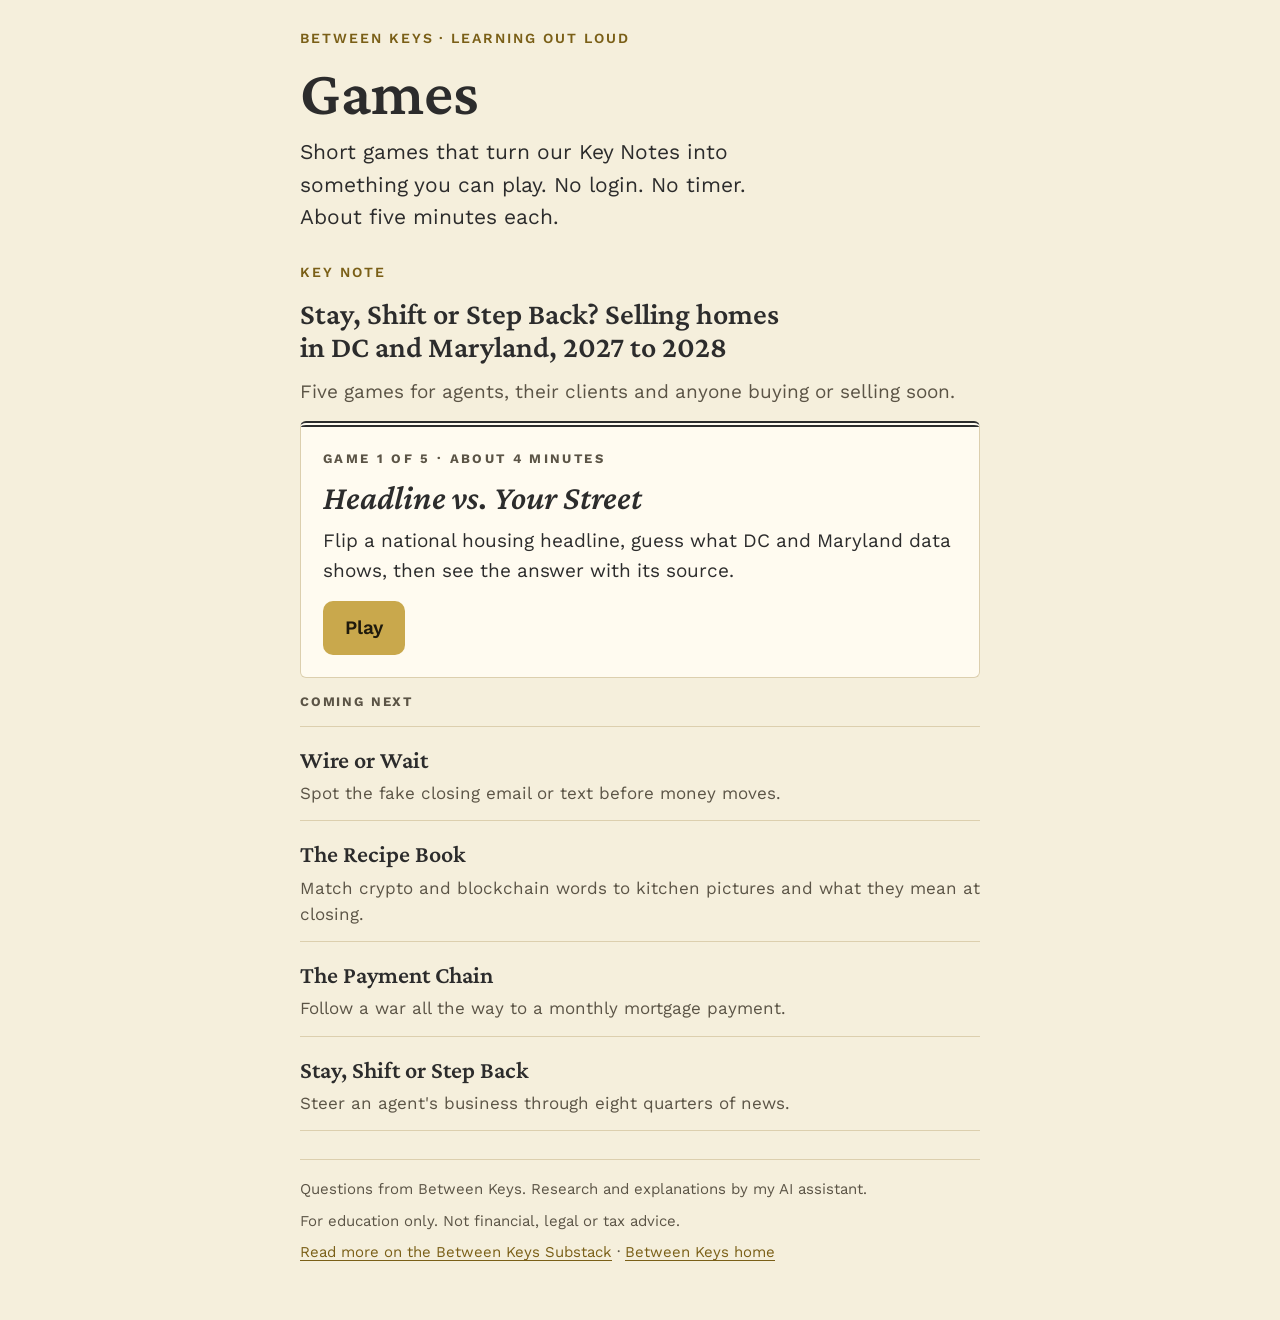
==== games/index.html @ c64c779b "Add games page and Headline vs. Your Street Co-Authored-By: Claude Opus 5.5 <noreply@anthropic.com> " ====
<!doctype html>
<html lang="en">
<head>
<meta charset="utf-8">
<meta name="viewport" content="width=device-width, initial-scale=1, viewport-fit=cover">
<title>Games | Learn by Playing | Between Keys</title>
<meta name="description" content="Short, free games that turn Between Keys Key Notes into something you can play. No login, no timer, about five minutes each. Built for DC and Maryland.">
<link rel="canonical" href="https://betweenkeys.org/games/">
<link rel="icon" type="image/png" href="assets/favicon.png">
<link rel="apple-touch-icon" href="assets/apple-touch-icon.png">
<meta name="theme-color" content="#2C2C2C">
<meta property="og:type" content="website">
<meta property="og:site_name" content="Between Keys">
<meta property="og:title" content="Between Keys Games">
<meta property="og:description" content="Short, free games that turn Between Keys Key Notes into something you can play. No login, no timer.">
<meta property="og:url" content="https://betweenkeys.org/games/">
<meta property="og:image" content="https://betweenkeys.org/games/headline-vs-street/social.png">
<meta name="twitter:card" content="summary_large_image">
<link rel="preconnect" href="https://fonts.googleapis.com">
<link rel="preconnect" href="https://fonts.gstatic.com" crossorigin>
<link rel="stylesheet" href="https://fonts.googleapis.com/css2?family=Crimson+Pro:ital,wght@0,600;0,700;1,600&family=Work+Sans:wght@400;500;600&display=swap">
<style>
/* Games hub: one column. Live games are cards you can tap; coming games are a quiet list. */
:root {
  --paper: #F5EFDC; --card: #FFFBF0; --ink: #2C2C2C; --muted: #5B5446; --rule: #DCCFAE;
  --gold: #C9A84C; --gold-ink: #7A5F17; --on-gold: #1F1A0C;
  --display: 'Crimson Pro', Georgia, 'Times New Roman', serif;
  --body: 'Work Sans', Arial, Helvetica, sans-serif;
  padding-top: env(safe-area-inset-top, 0px); padding-bottom: env(safe-area-inset-bottom, 0px);
}
@media (prefers-color-scheme: dark) { :root {
  --paper: #1E1C19; --card: #2A2723; --ink: #F5EFDC; --muted: #BDB39C; --rule: #45403A; --gold-ink: #DDBF6C; color-scheme: dark; } }
* { box-sizing: border-box; }
html { -webkit-text-size-adjust: 100%; }
body { margin: 0; background: var(--paper); color: var(--ink); font-family: var(--body); font-size: 19px; line-height: 1.55;
  padding-left: max(16px, env(safe-area-inset-left, 0px)); padding-right: max(16px, env(safe-area-inset-right, 0px)); padding-block: 28px 56px; }
.wrap { max-width: 680px; margin: 0 auto; display: flex; flex-direction: column; gap: 28px; }
h1, h2, h3 { font-family: var(--display); font-weight: 600; line-height: 1.1; margin: 0; text-wrap: balance; }
p { margin: 0; }
a { color: var(--gold-ink); text-underline-offset: 3px; }
:focus-visible { outline: 3px solid var(--gold); outline-offset: 3px; }
.kicker { font-size: 14px; font-weight: 600; letter-spacing: .14em; text-transform: uppercase; color: var(--gold-ink); }
header { display: flex; flex-direction: column; gap: 8px; }
header h1 { font-size: clamp(44px, 11vw, 64px); }
header p.lede { font-size: 21px; max-width: 36ch; }
section { display: flex; flex-direction: column; gap: 14px; }
section h2 { font-size: 30px; }
section > p { color: var(--muted); }
.game { display: flex; flex-direction: column; gap: 10px; background: var(--card); border: 1px solid var(--rule); border-top: 6px double var(--ink);
  border-radius: 6px; padding: 22px; text-decoration: none; color: var(--ink); }
.game:hover { border-color: var(--gold); }
.game .num { font-size: 13px; font-weight: 700; letter-spacing: .18em; text-transform: uppercase; color: var(--muted); }
.game h3 { font-size: 34px; font-style: italic; }
.game .play { align-self: flex-start; margin-top: 6px; background: var(--gold); color: var(--on-gold); font-weight: 600; border-radius: 10px; padding: 12px 22px; min-height: 52px; display: inline-flex; align-items: center; }
.soon { list-style: none; margin: 0; padding: 0; display: flex; flex-direction: column; }
.soon li { padding: 14px 0; border-top: 1px solid var(--rule); display: flex; flex-direction: column; gap: 2px; }
.soon li:last-child { border-bottom: 1px solid var(--rule); }
.soon b { font-family: var(--display); font-size: 24px; font-weight: 600; }
.soon span { color: var(--muted); font-size: 17px; }
.tag { font-size: 13px; font-weight: 700; letter-spacing: .14em; text-transform: uppercase; color: var(--muted); }
footer { display: flex; flex-direction: column; gap: 8px; font-size: 15px; color: var(--muted); border-top: 1px solid var(--rule); padding-top: 18px; }
</style>
</head>
<body>
<div class="wrap">
  <header>
    <p class="kicker">Between Keys · Learning Out Loud</p>
    <h1>Games</h1>
    <p class="lede">Short games that turn our Key Notes into something you can play. No login. No timer. About five minutes each.</p>
  </header>

  <section aria-labelledby="ssb">
    <p class="kicker">Key Note</p>
    <h2 id="ssb">Stay, Shift or Step Back? Selling homes in DC and Maryland, 2027 to 2028</h2>
    <p>Five games for agents, their clients and anyone buying or selling soon.</p>

    <a class="game" href="headline-vs-street/">
      <span class="num">Game 1 of 5 · About 4 minutes</span>
      <h3>Headline vs. Your Street</h3>
      <span>Flip a national housing headline, guess what DC and Maryland data shows, then see the answer with its source.</span>
      <span class="play">Play</span>
    </a>

    <p class="tag">Coming next</p>
    <ul class="soon">
      <li><b>Wire or Wait</b><span>Spot the fake closing email or text before money moves.</span></li>
      <li><b>The Recipe Book</b><span>Match crypto and blockchain words to kitchen pictures and what they mean at closing.</span></li>
      <li><b>The Payment Chain</b><span>Follow a war all the way to a monthly mortgage payment.</span></li>
      <li><b>Stay, Shift or Step Back</b><span>Steer an agent's business through eight quarters of news.</span></li>
    </ul>
  </section>

  <footer>
    <p>Questions from Between Keys. Research and explanations by my AI assistant.</p>
    <p>For education only. Not financial, legal or tax advice.</p>
    <p><a href="https://substack.com/@betweenkeys" target="_blank" rel="noopener">Read more on the Between Keys Substack</a> · <a href="../">Between Keys home</a></p>
  </footer>
</div>
</body>
</html>
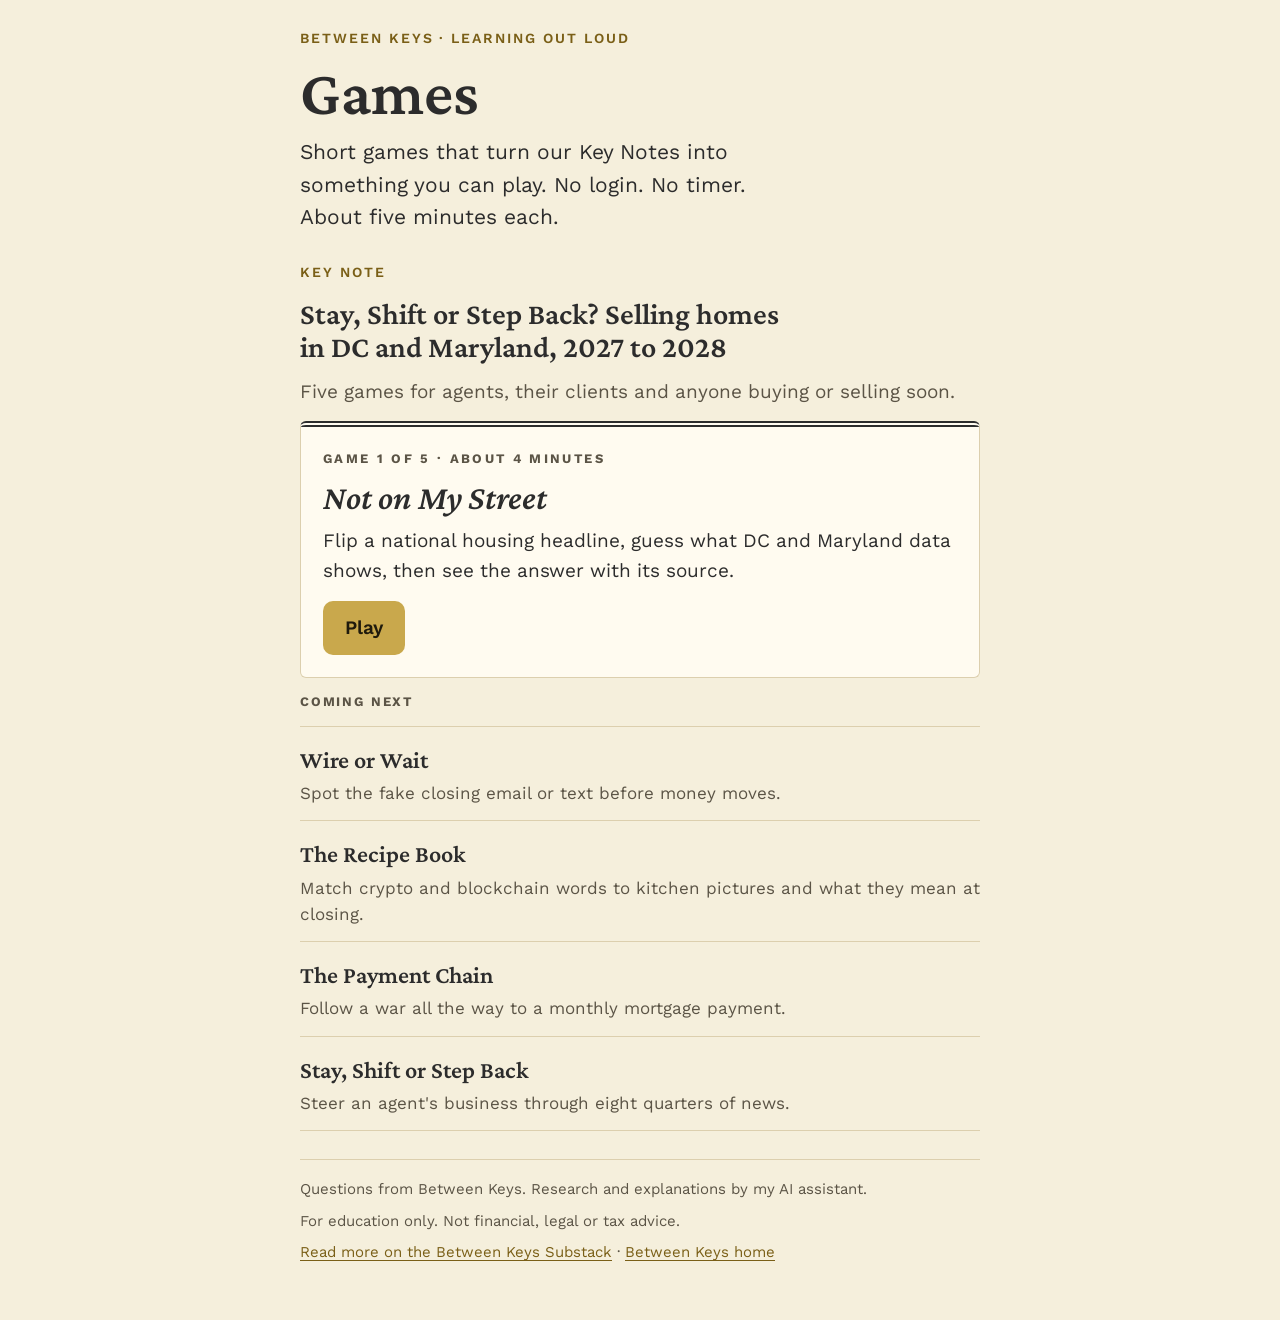
==== commit 6e04c6ea: "Rename game to Not on My Street Co-Authored-By: Claude Opus 5.5 <noreply@anthropic.com> Claude-Sessi" ====
--- a/games/index.html
+++ b/games/index.html
@@ -14,7 +14,7 @@
 <meta property="og:title" content="Between Keys Games">
 <meta property="og:description" content="Short, free games that turn Between Keys Key Notes into something you can play. No login, no timer.">
 <meta property="og:url" content="https://betweenkeys.org/games/">
-<meta property="og:image" content="https://betweenkeys.org/games/headline-vs-street/social.png">
+<meta property="og:image" content="https://betweenkeys.org/games/not-on-my-street/social.png">
 <meta name="twitter:card" content="summary_large_image">
 <link rel="preconnect" href="https://fonts.googleapis.com">
 <link rel="preconnect" href="https://fonts.gstatic.com" crossorigin>
@@ -74,9 +74,9 @@
     <h2 id="ssb">Stay, Shift or Step Back? Selling homes in DC and Maryland, 2027 to 2028</h2>
     <p>Five games for agents, their clients and anyone buying or selling soon.</p>
 
-    <a class="game" href="headline-vs-street/">
+    <a class="game" href="not-on-my-street/">
       <span class="num">Game 1 of 5 · About 4 minutes</span>
-      <h3>Headline vs. Your Street</h3>
+      <h3>Not on My Street</h3>
       <span>Flip a national housing headline, guess what DC and Maryland data shows, then see the answer with its source.</span>
       <span class="play">Play</span>
     </a>
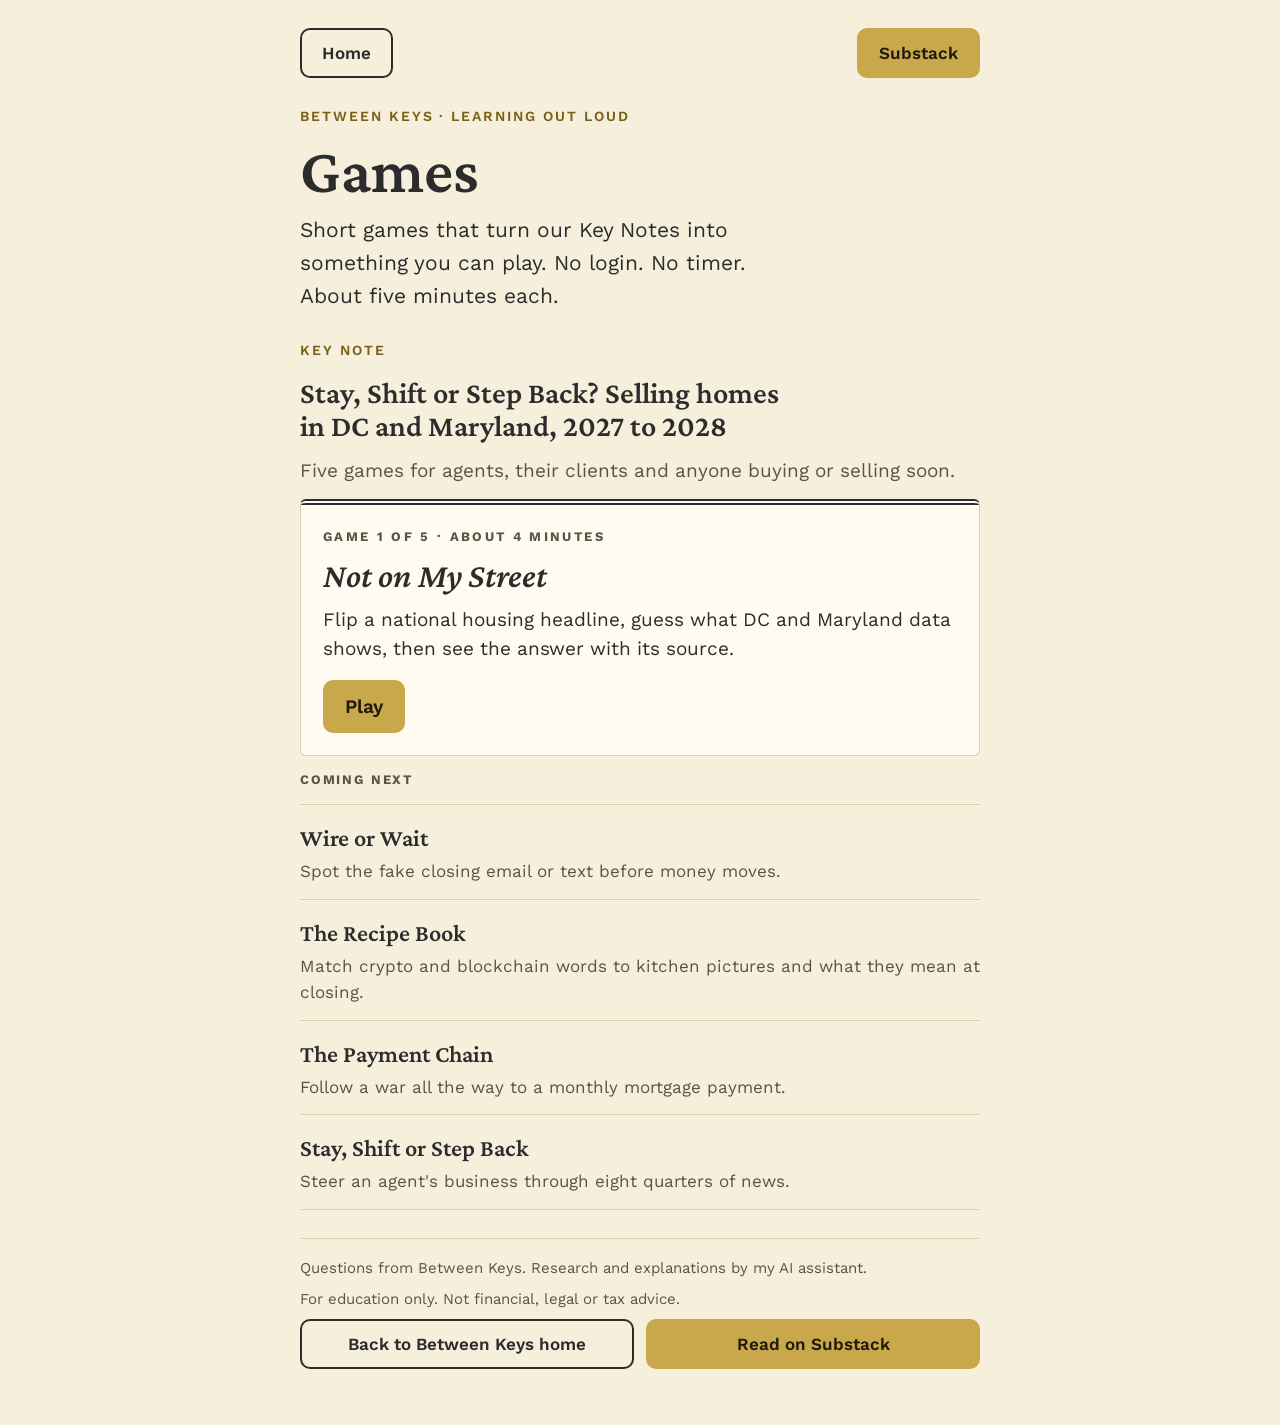
==== commit b9cdd5d4: "Add Home buttons to the games page and game nav bar Co-Authored-By: Claude Opus 5.5 <noreply@anthrop" ====
--- a/games/index.html
+++ b/games/index.html
@@ -57,12 +57,23 @@
 .soon li:last-child { border-bottom: 1px solid var(--rule); }
 .soon b { font-family: var(--display); font-size: 24px; font-weight: 600; }
 .soon span { color: var(--muted); font-size: 17px; }
+.topbar { display: flex; justify-content: space-between; align-items: center; gap: 12px; }
+.btn { display: inline-flex; align-items: center; justify-content: center; min-height: 48px; padding: 10px 20px; border-radius: 10px; border: 2px solid var(--ink); color: var(--ink); background: transparent; font-weight: 600; font-size: 17px; text-decoration: none; }
+.btn.gold { background: var(--gold); border-color: var(--gold); color: var(--on-gold); }
+.btn:hover { border-color: var(--gold); }
+.btnrow { display: flex; flex-wrap: wrap; gap: 12px; }
+.btnrow .btn { flex: 1 1 180px; }
 .tag { font-size: 13px; font-weight: 700; letter-spacing: .14em; text-transform: uppercase; color: var(--muted); }
 footer { display: flex; flex-direction: column; gap: 8px; font-size: 15px; color: var(--muted); border-top: 1px solid var(--rule); padding-top: 18px; }
 </style>
 </head>
 <body>
 <div class="wrap">
+  <div class="topbar">
+    <a class="btn" href="/">Home</a>
+    <a class="btn gold" href="https://substack.com/@betweenkeys" target="_blank" rel="noopener">Substack</a>
+  </div>
+
   <header>
     <p class="kicker">Between Keys · Learning Out Loud</p>
     <h1>Games</h1>
@@ -93,7 +104,7 @@
   <footer>
     <p>Questions from Between Keys. Research and explanations by my AI assistant.</p>
     <p>For education only. Not financial, legal or tax advice.</p>
-    <p><a href="https://substack.com/@betweenkeys" target="_blank" rel="noopener">Read more on the Between Keys Substack</a> · <a href="../">Between Keys home</a></p>
+    <div class="btnrow"><a class="btn" href="/">Back to Between Keys home</a><a class="btn gold" href="https://substack.com/@betweenkeys" target="_blank" rel="noopener">Read on Substack</a></div>
   </footer>
 </div>
 </body>
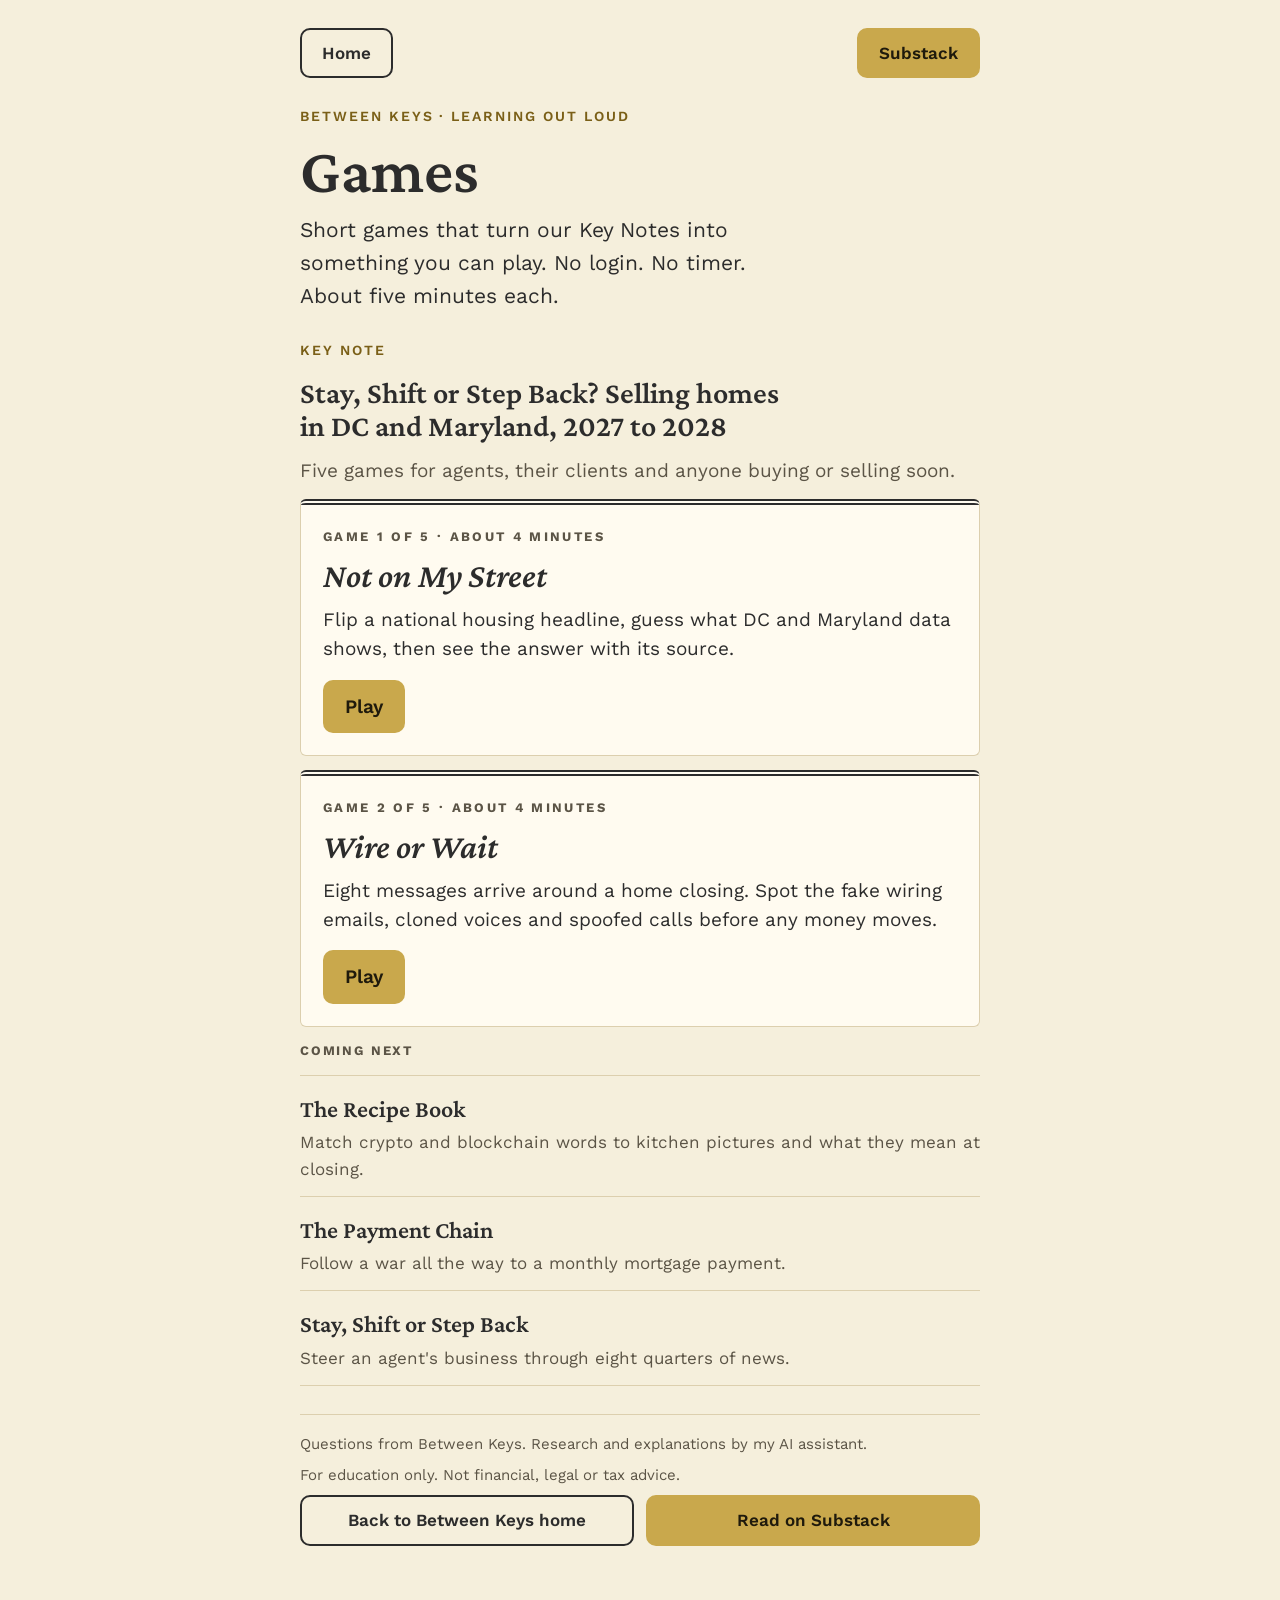
==== commit 10e76853: "Add game 2, Wire or Wait, with its own soundtrack Co-Authored-By: Claude Opus 5.5 <noreply@anthropic" ====
--- a/games/index.html
+++ b/games/index.html
@@ -92,9 +92,15 @@
       <span class="play">Play</span>
     </a>
 
+    <a class="game" href="wire-or-wait/">
+      <span class="num">Game 2 of 5 · About 4 minutes</span>
+      <h3>Wire or Wait</h3>
+      <span>Eight messages arrive around a home closing. Spot the fake wiring emails, cloned voices and spoofed calls before any money moves.</span>
+      <span class="play">Play</span>
+    </a>
+
     <p class="tag">Coming next</p>
     <ul class="soon">
-      <li><b>Wire or Wait</b><span>Spot the fake closing email or text before money moves.</span></li>
       <li><b>The Recipe Book</b><span>Match crypto and blockchain words to kitchen pictures and what they mean at closing.</span></li>
       <li><b>The Payment Chain</b><span>Follow a war all the way to a monthly mortgage payment.</span></li>
       <li><b>Stay, Shift or Step Back</b><span>Steer an agent's business through eight quarters of news.</span></li>
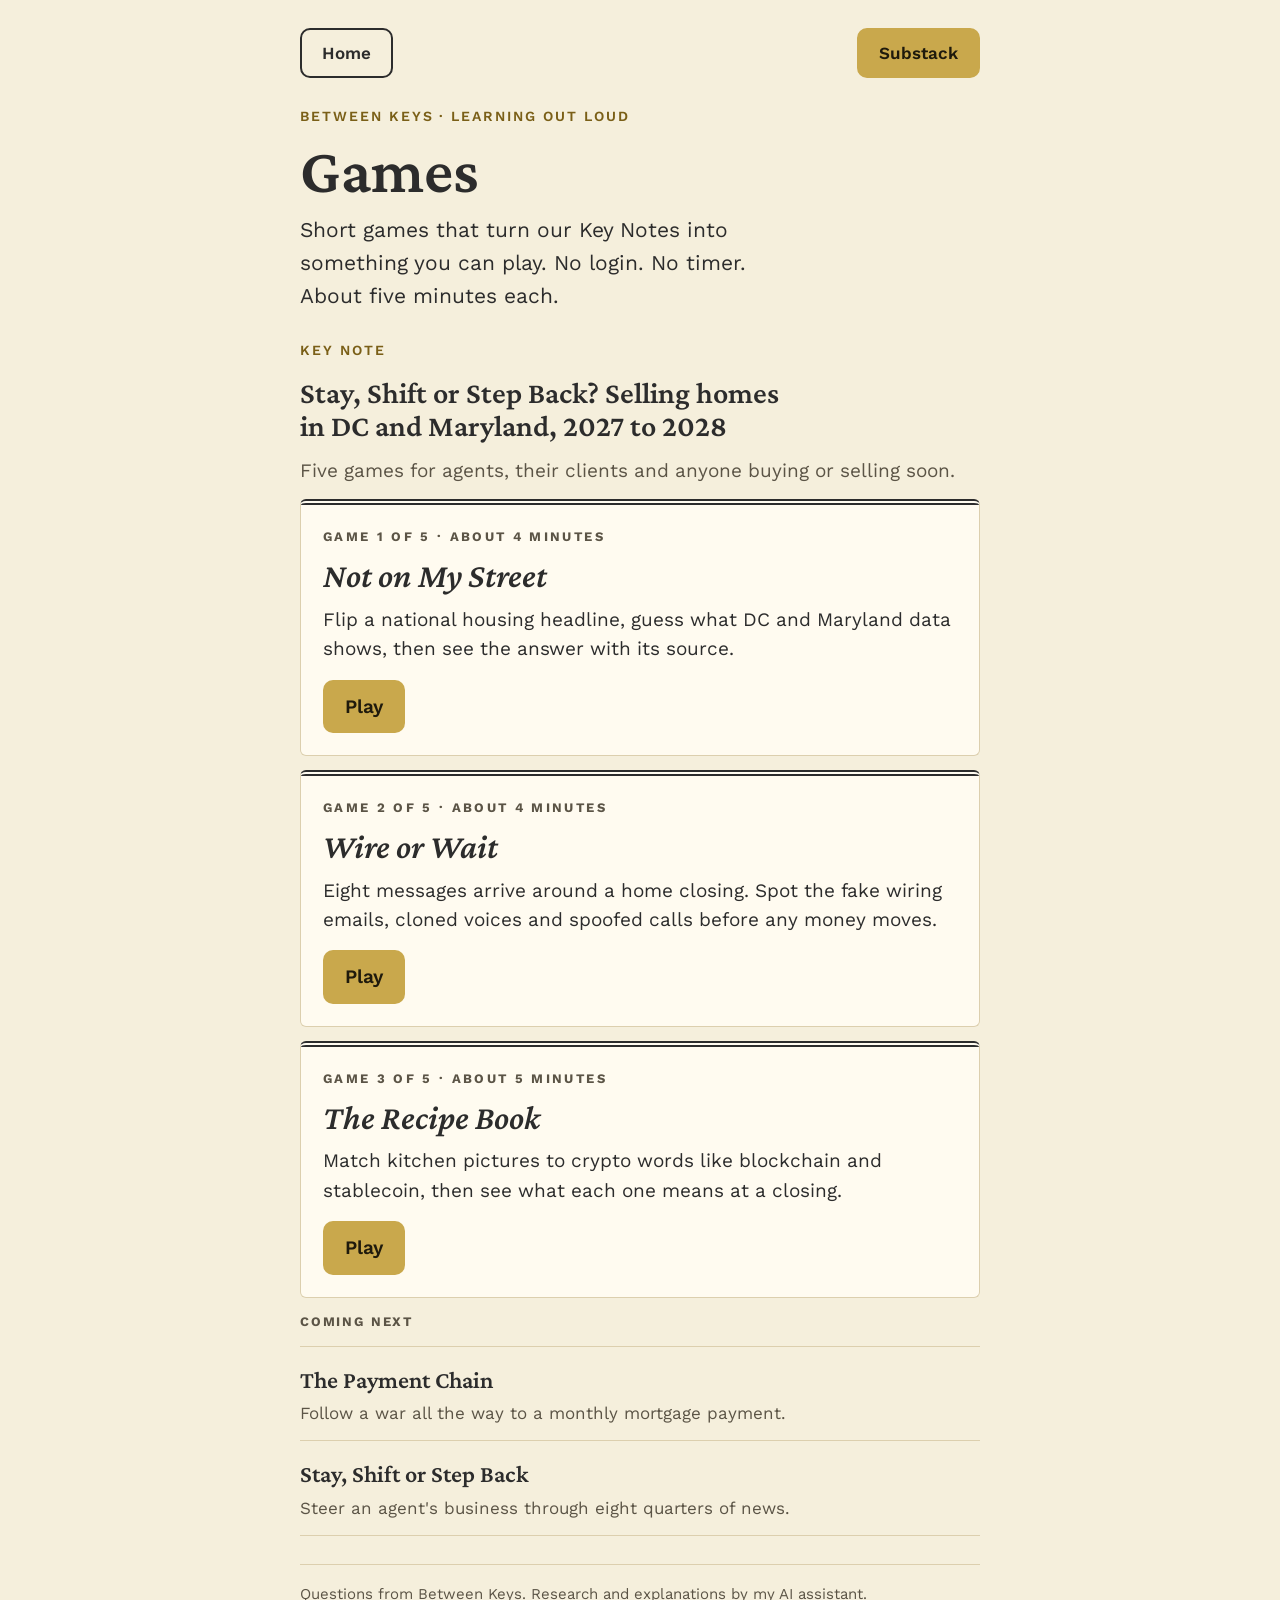
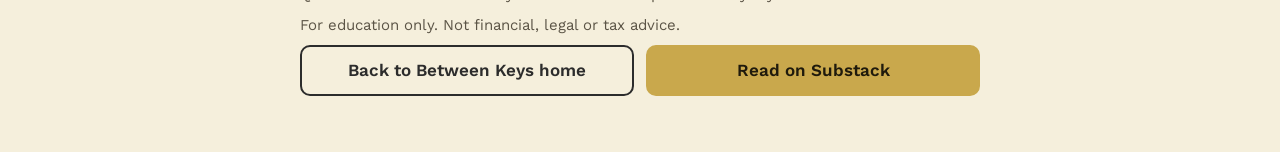
==== commit bab9297f: "Launch game 3, The Recipe Book Co-Authored-By: Claude Opus 5.5 <noreply@anthropic.com> Claude-Sessio" ====
--- a/games/index.html
+++ b/games/index.html
@@ -99,9 +99,15 @@
       <span class="play">Play</span>
     </a>
 
+    <a class="game" href="recipe-book/">
+      <span class="num">Game 3 of 5 · About 5 minutes</span>
+      <h3>The Recipe Book</h3>
+      <span>Match kitchen pictures to crypto words like blockchain and stablecoin, then see what each one means at a closing.</span>
+      <span class="play">Play</span>
+    </a>
+
     <p class="tag">Coming next</p>
     <ul class="soon">
-      <li><b>The Recipe Book</b><span>Match crypto and blockchain words to kitchen pictures and what they mean at closing.</span></li>
       <li><b>The Payment Chain</b><span>Follow a war all the way to a monthly mortgage payment.</span></li>
       <li><b>Stay, Shift or Step Back</b><span>Steer an agent's business through eight quarters of news.</span></li>
     </ul>
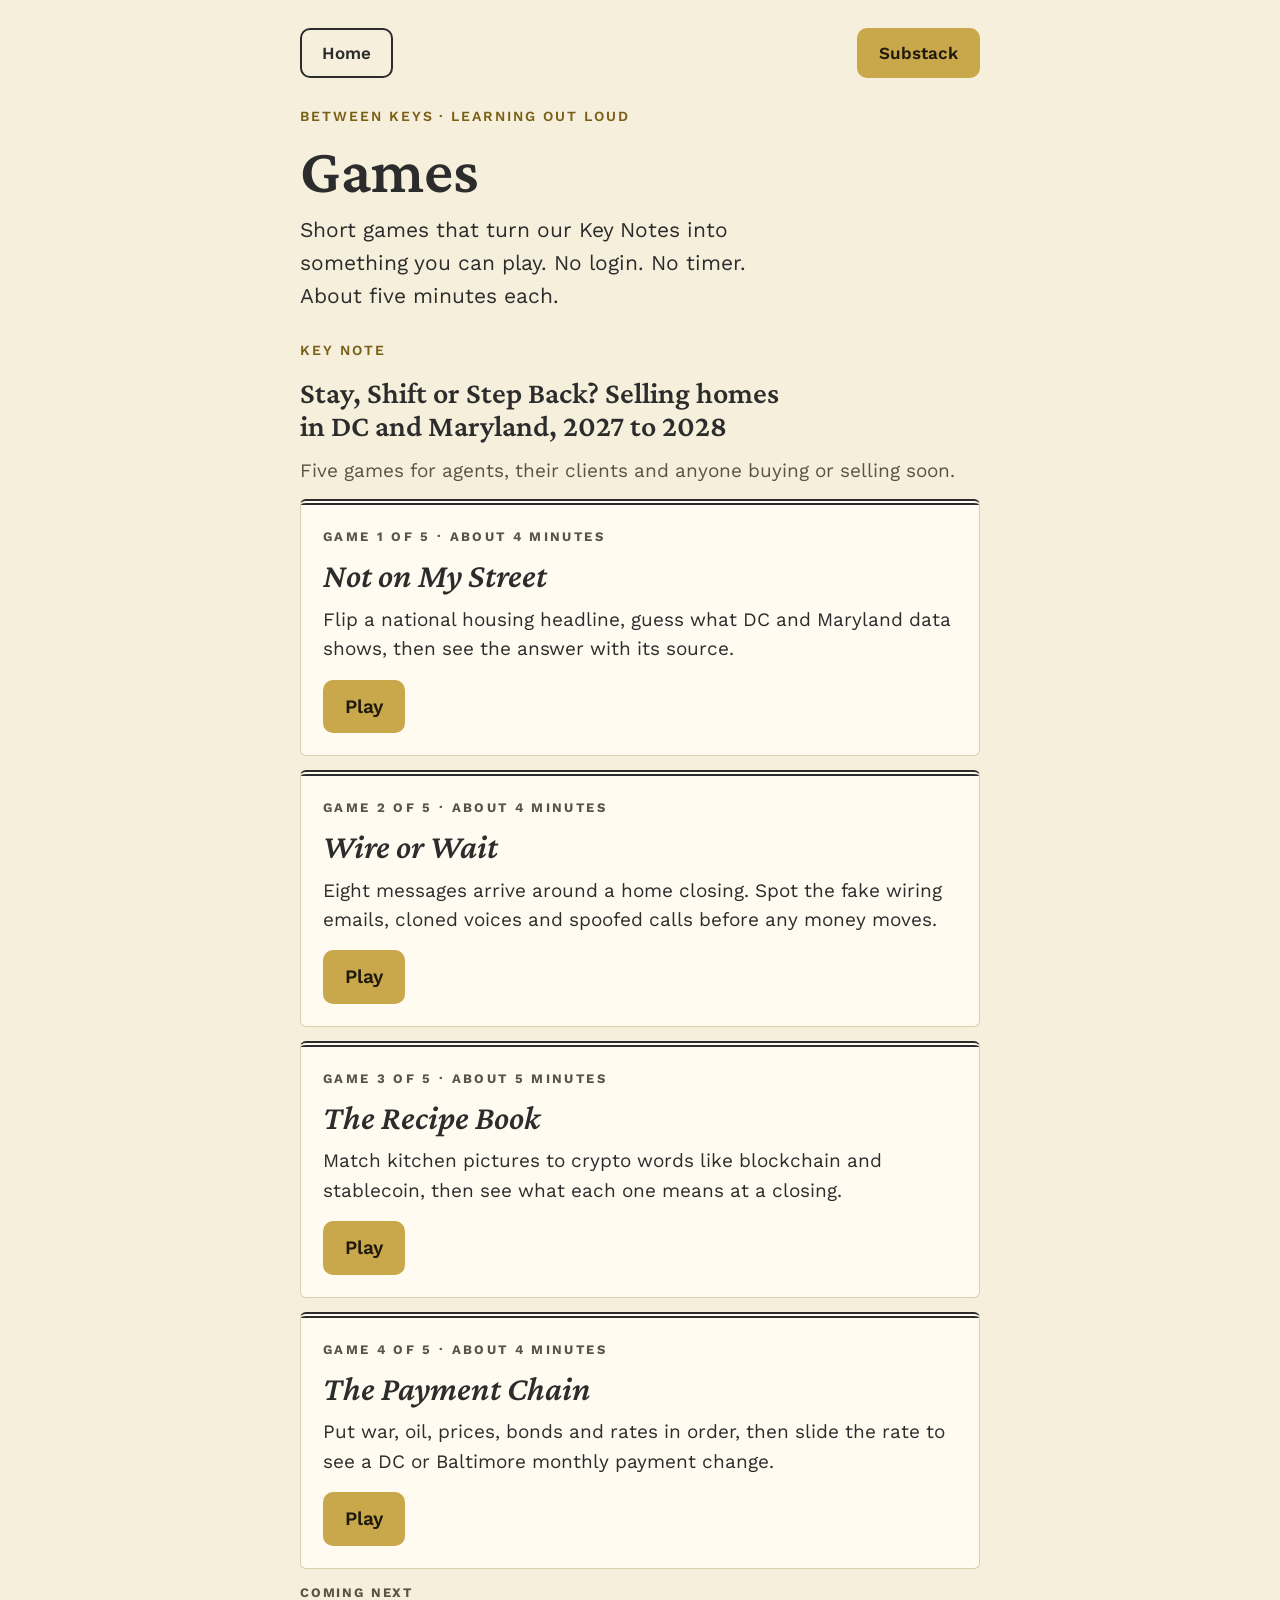
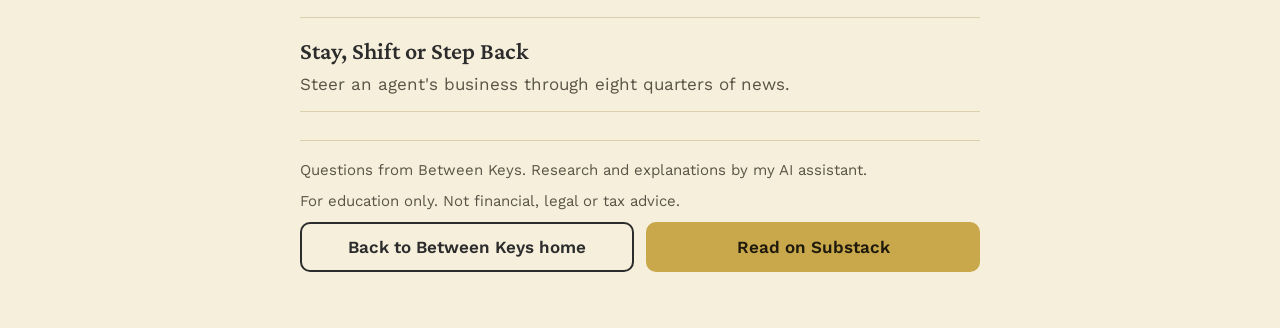
==== commit 1e0b9b08: "Launch game 4, The Payment Chain Co-Authored-By: Claude Opus 5.5 <noreply@anthropic.com> Claude-Sess" ====
--- a/games/index.html
+++ b/games/index.html
@@ -106,9 +106,15 @@
       <span class="play">Play</span>
     </a>
 
+    <a class="game" href="payment-chain/">
+      <span class="num">Game 4 of 5 · About 4 minutes</span>
+      <h3>The Payment Chain</h3>
+      <span>Put war, oil, prices, bonds and rates in order, then slide the rate to see a DC or Baltimore monthly payment change.</span>
+      <span class="play">Play</span>
+    </a>
+
     <p class="tag">Coming next</p>
     <ul class="soon">
-      <li><b>The Payment Chain</b><span>Follow a war all the way to a monthly mortgage payment.</span></li>
       <li><b>Stay, Shift or Step Back</b><span>Steer an agent's business through eight quarters of news.</span></li>
     </ul>
   </section>
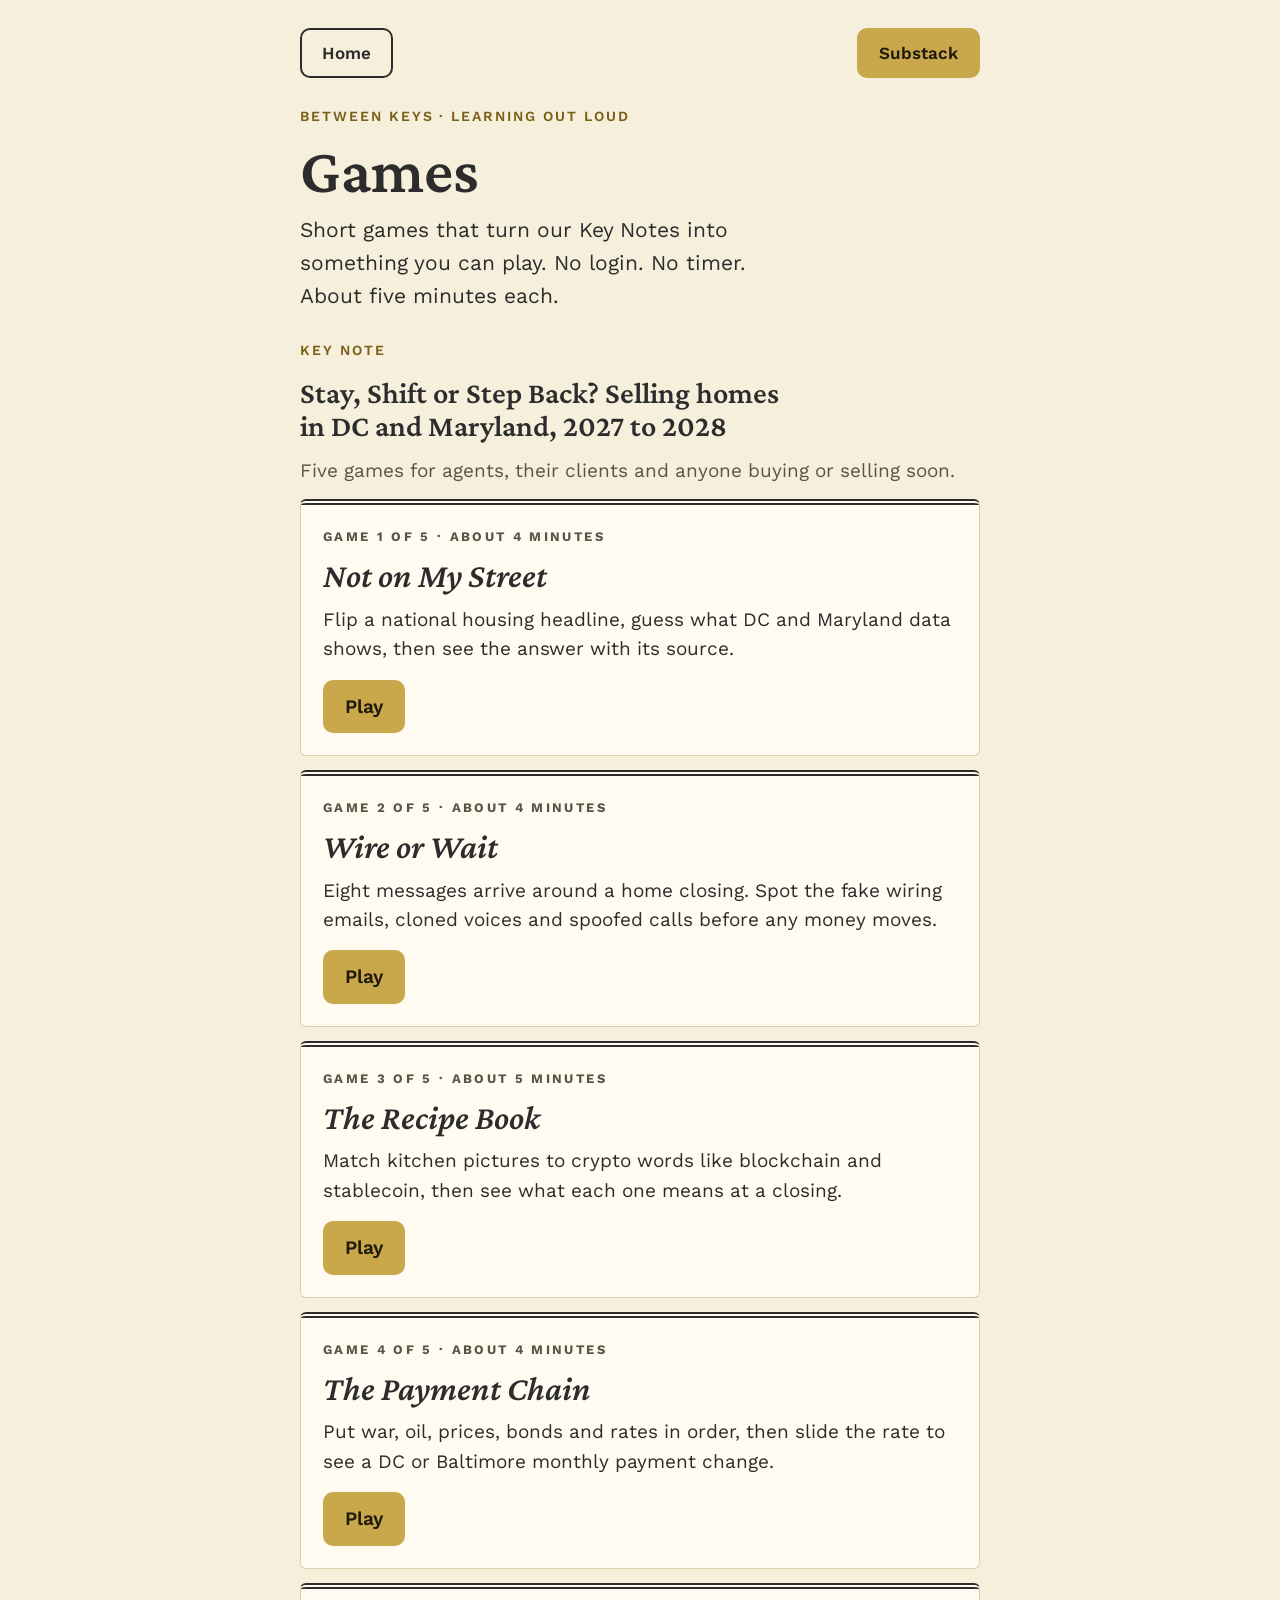
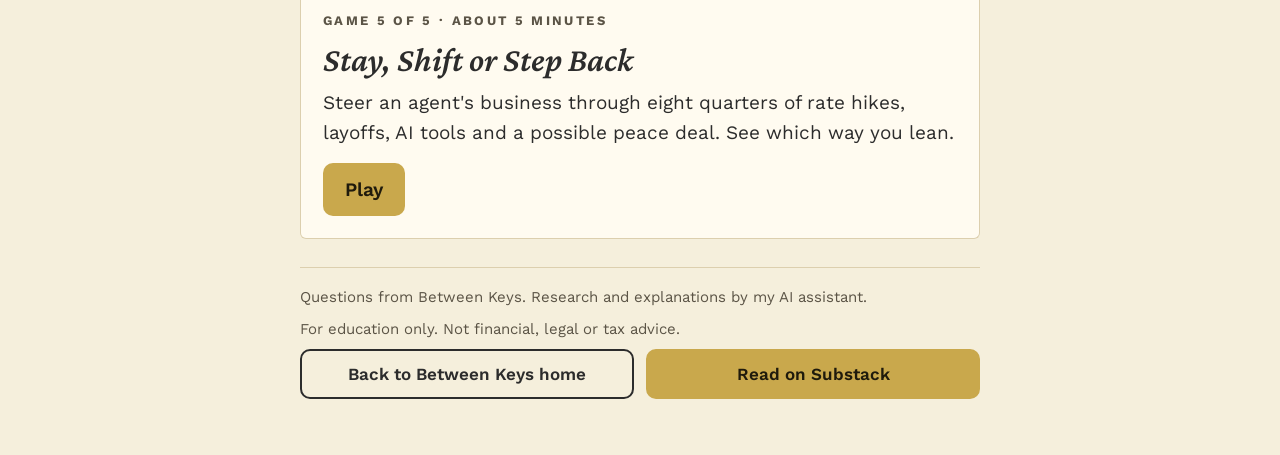
==== commit 9d000db1: "Launch game 5, Stay, Shift or Step Back, and complete the games page Co-Authored-By: Claude Opus 5.5" ====
--- a/games/index.html
+++ b/games/index.html
@@ -113,10 +113,12 @@
       <span class="play">Play</span>
     </a>
 
-    <p class="tag">Coming next</p>
-    <ul class="soon">
-      <li><b>Stay, Shift or Step Back</b><span>Steer an agent's business through eight quarters of news.</span></li>
-    </ul>
+    <a class="game" href="stay-shift-step-back/">
+      <span class="num">Game 5 of 5 · About 5 minutes</span>
+      <h3>Stay, Shift or Step Back</h3>
+      <span>Steer an agent's business through eight quarters of rate hikes, layoffs, AI tools and a possible peace deal. See which way you lean.</span>
+      <span class="play">Play</span>
+    </a>
   </section>
 
   <footer>
